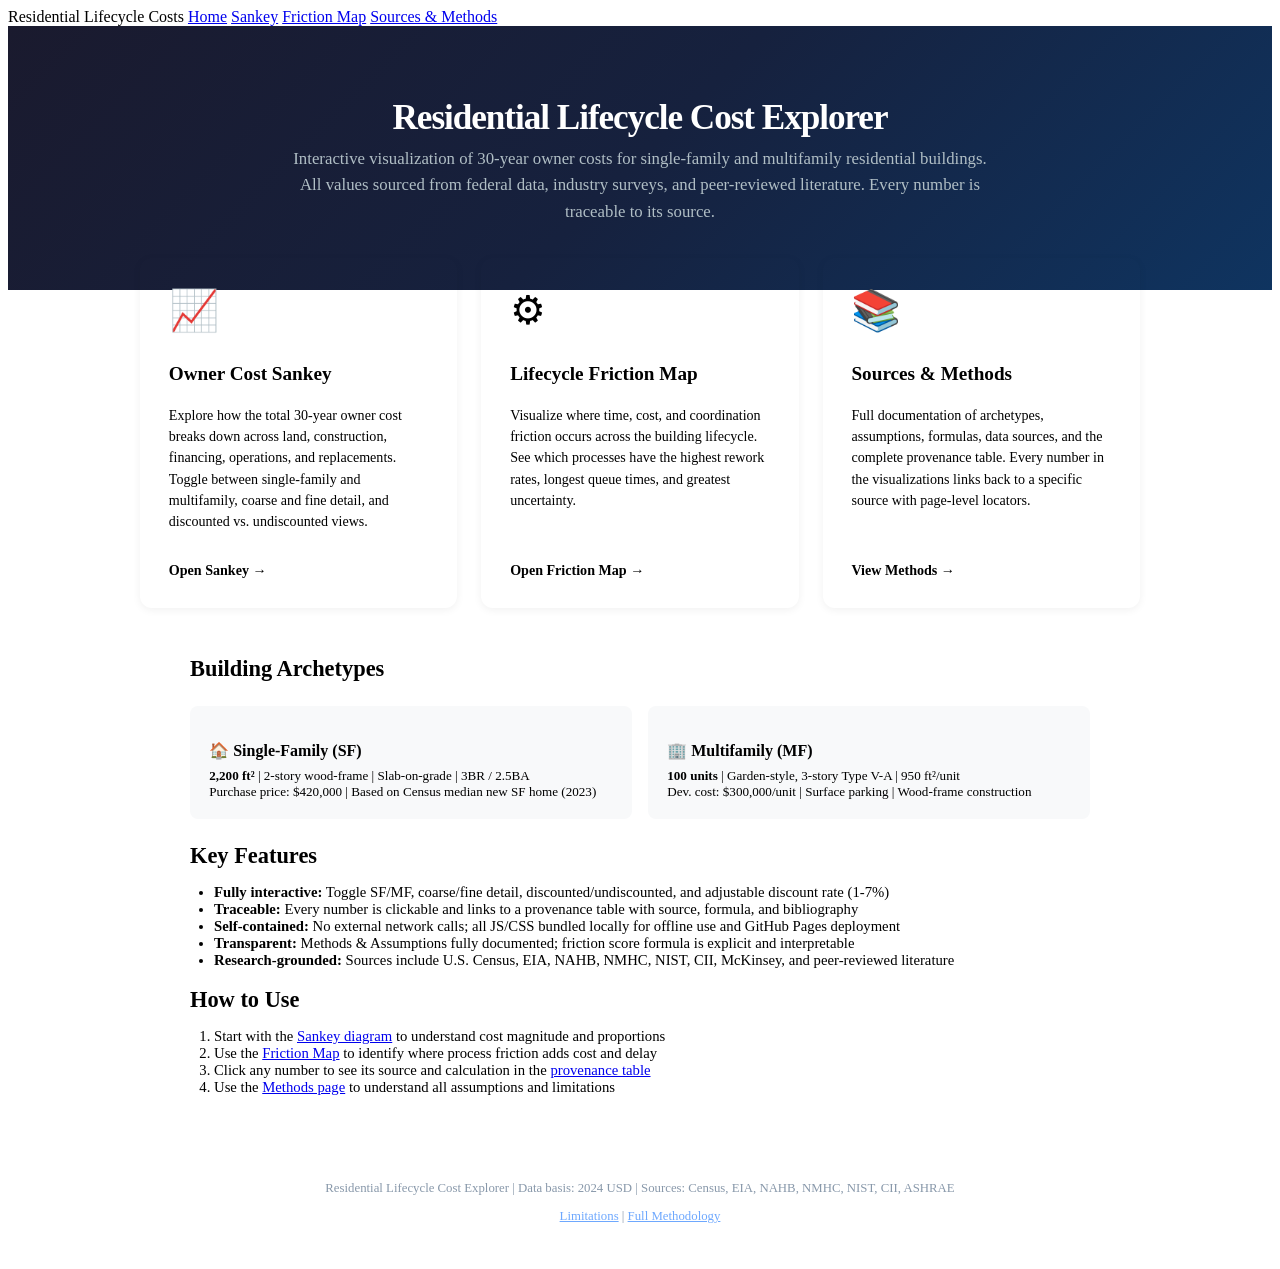
==== index.html @ 0249438c "Add files via upload" ====
<!DOCTYPE html>
<html lang="en">
<head>
<meta charset="UTF-8">
<meta name="viewport" content="width=device-width, initial-scale=1.0">
<title>Residential Lifecycle Cost Explorer</title>
<link rel="stylesheet" href="assets/styles.css">
<style>
  .hero { background: linear-gradient(135deg, #1a1a2e 0%, #16213e 50%, #0f3460 100%); color: #fff; padding: 3rem 2rem 2.5rem; text-align: center; }
  .hero h1 { font-size: 2.2rem; font-weight: 800; letter-spacing: -0.03em; margin-bottom: 0.5rem; }
  .hero p { font-size: 1.05rem; color: #b0bec5; max-width: 700px; margin: 0 auto 1.5rem; line-height: 1.6; }
  .cards { display: grid; grid-template-columns: repeat(auto-fit, minmax(280px, 1fr)); gap: 1.5rem; max-width: 1000px; margin: -2rem auto 3rem; padding: 0 1.5rem; }
  .card { background: var(--surface); border: 1px solid var(--border); border-radius: 12px; padding: 1.8rem; text-decoration: none; color: var(--text); transition: all 0.2s; box-shadow: 0 2px 8px rgba(0,0,0,0.06); display: flex; flex-direction: column; }
  .card:hover { transform: translateY(-3px); box-shadow: 0 8px 24px rgba(0,0,0,0.1); border-color: var(--primary); }
  .card-icon { font-size: 2.5rem; margin-bottom: 0.8rem; }
  .card h2 { font-size: 1.2rem; margin-bottom: 0.4rem; }
  .card p { font-size: 0.88rem; color: var(--text-muted); line-height: 1.5; flex: 1; }
  .card .card-action { margin-top: 1rem; color: var(--primary); font-weight: 600; font-size: 0.88rem; }
  .about-section { max-width: 900px; margin: 0 auto 3rem; padding: 0 1.5rem; }
  .about-section h2 { font-size: 1.4rem; margin-bottom: 0.8rem; }
  .about-section p { font-size: 0.92rem; color: var(--text-muted); margin-bottom: 0.8rem; }
  .arch-cards { display: grid; grid-template-columns: 1fr 1fr; gap: 1rem; margin: 1.5rem 0; }
  .arch-card { background: #f8f9fa; border: 1px solid var(--border); border-radius: 8px; padding: 1.2rem; }
  .arch-card h3 { font-size: 1rem; margin-bottom: 0.5rem; color: var(--primary-dark); }
  .arch-card p { font-size: 0.82rem; margin: 0; }
  footer { background: var(--nav-bg); color: #8898aa; text-align: center; padding: 1.5rem; font-size: 0.8rem; }
  footer a { color: #6ea8fe; }
</style>
</head>
<body>

<nav class="nav-bar">
  <span class="logo">Residential Lifecycle Costs</span>
  <a href="index.html" class="active">Home</a>
  <a href="sankey.html">Sankey</a>
  <a href="friction.html">Friction Map</a>
  <a href="sources.html">Sources &amp; Methods</a>
</nav>

<div class="hero">
  <h1>Residential Lifecycle Cost Explorer</h1>
  <p>Interactive visualization of 30-year owner costs for single-family and multifamily residential buildings. All values sourced from federal data, industry surveys, and peer-reviewed literature. Every number is traceable to its source.</p>
</div>

<div class="cards">
  <a href="sankey.html" class="card">
    <div class="card-icon">&#128200;</div>
    <h2>Owner Cost Sankey</h2>
    <p>Explore how the total 30-year owner cost breaks down across land, construction, financing, operations, and replacements. Toggle between single-family and multifamily, coarse and fine detail, and discounted vs. undiscounted views.</p>
    <div class="card-action">Open Sankey &rarr;</div>
  </a>
  <a href="friction.html" class="card">
    <div class="card-icon">&#9881;</div>
    <h2>Lifecycle Friction Map</h2>
    <p>Visualize where time, cost, and coordination friction occurs across the building lifecycle. See which processes have the highest rework rates, longest queue times, and greatest uncertainty.</p>
    <div class="card-action">Open Friction Map &rarr;</div>
  </a>
  <a href="sources.html" class="card">
    <div class="card-icon">&#128218;</div>
    <h2>Sources &amp; Methods</h2>
    <p>Full documentation of archetypes, assumptions, formulas, data sources, and the complete provenance table. Every number in the visualizations links back to a specific source with page-level locators.</p>
    <div class="card-action">View Methods &rarr;</div>
  </a>
</div>

<div class="about-section">
  <h2>Building Archetypes</h2>
  <div class="arch-cards">
    <div class="arch-card">
      <h3>&#127968; Single-Family (SF)</h3>
      <p><strong>2,200 ft&sup2;</strong> | 2-story wood-frame | Slab-on-grade | 3BR / 2.5BA<br>
      Purchase price: $420,000 | Based on Census median new SF home (2023)</p>
    </div>
    <div class="arch-card">
      <h3>&#127970; Multifamily (MF)</h3>
      <p><strong>100 units</strong> | Garden-style, 3-story Type V-A | 950 ft&sup2;/unit<br>
      Dev. cost: $300,000/unit | Surface parking | Wood-frame construction</p>
    </div>
  </div>

  <h2>Key Features</h2>
  <ul style="font-size:0.92rem;color:var(--text-muted);padding-left:1.5rem">
    <li><strong>Fully interactive:</strong> Toggle SF/MF, coarse/fine detail, discounted/undiscounted, and adjustable discount rate (1-7%)</li>
    <li><strong>Traceable:</strong> Every number is clickable and links to a provenance table with source, formula, and bibliography</li>
    <li><strong>Self-contained:</strong> No external network calls; all JS/CSS bundled locally for offline use and GitHub Pages deployment</li>
    <li><strong>Transparent:</strong> Methods &amp; Assumptions fully documented; friction score formula is explicit and interpretable</li>
    <li><strong>Research-grounded:</strong> Sources include U.S. Census, EIA, NAHB, NMHC, NIST, CII, McKinsey, and peer-reviewed literature</li>
  </ul>

  <h2>How to Use</h2>
  <ol style="font-size:0.92rem;color:var(--text-muted);padding-left:1.5rem">
    <li>Start with the <a href="sankey.html">Sankey diagram</a> to understand cost magnitude and proportions</li>
    <li>Use the <a href="friction.html">Friction Map</a> to identify where process friction adds cost and delay</li>
    <li>Click any number to see its source and calculation in the <a href="sources.html">provenance table</a></li>
    <li>Use the <a href="sources.html">Methods page</a> to understand all assumptions and limitations</li>
  </ol>
</div>

<footer>
  <p>Residential Lifecycle Cost Explorer | Data basis: 2024 USD | Sources: Census, EIA, NAHB, NMHC, NIST, CII, ASHRAE</p>
  <p><a href="sources.html#limitations">Limitations</a> | <a href="sources.html">Full Methodology</a></p>
</footer>

</body>
</html>
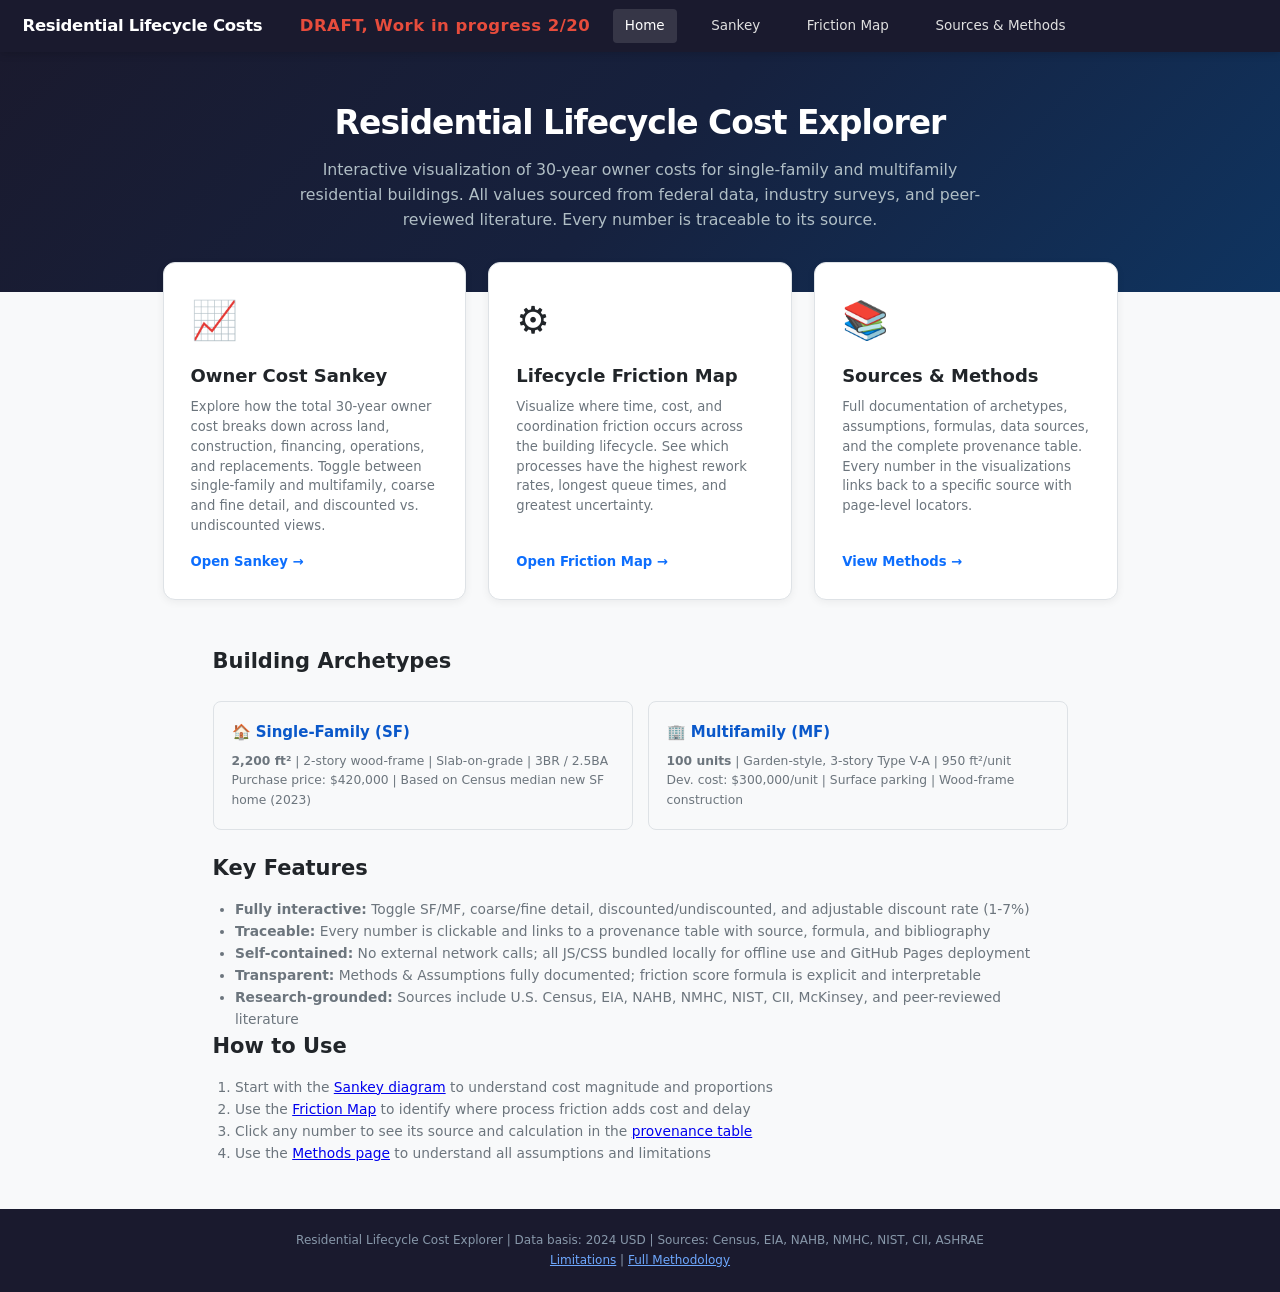
==== commit 197fdfe6: "Add files via upload" ====
--- a/index.html
+++ b/index.html
@@ -30,7 +30,7 @@
 <body>
 
 <nav class="nav-bar">
-  <span class="logo">Residential Lifecycle Costs</span>
+  <span class="logo">Residential Lifecycle Costs</span><span style="color:#e74c3c;font-size:1.1rem;font-weight:bold;margin-left:1rem;letter-spacing:0.5px">DRAFT, Work in progress 2/20</span>
   <a href="index.html" class="active">Home</a>
   <a href="sankey.html">Sankey</a>
   <a href="friction.html">Friction Map</a>
--- a/assets/styles.css
+++ b/assets/styles.css
@@ -0,0 +1,117 @@
+/* ===== Base Reset & Typography ===== */
+*, *::before, *::after { box-sizing: border-box; margin: 0; padding: 0; }
+:root {
+  --bg: #f8f9fa; --surface: #ffffff; --text: #212529; --text-muted: #6c757d;
+  --primary: #0d6efd; --primary-dark: #0a58ca; --accent: #198754;
+  --border: #dee2e6; --link: #0d6efd; --link-hover: #0a58ca;
+  --sankey-node: #2c3e50; --tooltip-bg: #1a1a2e; --tooltip-text: #f0f0f0;
+  --nav-bg: #1a1a2e; --nav-text: #e0e0e0;
+  --stage-dev: #e74c3c; --stage-design: #e67e22; --stage-permit: #f39c12;
+  --stage-procure: #27ae60; --stage-construct: #2980b9; --stage-commission: #8e44ad;
+  --stage-ops: #34495e;
+}
+html { font-size: 15px; scroll-behavior: smooth; }
+body { font-family: 'Segoe UI', system-ui, -apple-system, sans-serif; background: var(--bg); color: var(--text); line-height: 1.6; }
+
+/* ===== Navigation ===== */
+.nav-bar { background: var(--nav-bg); padding: 0.6rem 1.5rem; display: flex; align-items: center; gap: 1.5rem; position: sticky; top: 0; z-index: 1000; box-shadow: 0 2px 8px rgba(0,0,0,0.15); }
+.nav-bar .logo { color: #fff; font-weight: 700; font-size: 1.1rem; letter-spacing: -0.02em; white-space: nowrap; }
+.nav-bar a { color: var(--nav-text); text-decoration: none; padding: 0.4rem 0.8rem; border-radius: 4px; font-size: 0.9rem; transition: background 0.2s; }
+.nav-bar a:hover, .nav-bar a.active { background: rgba(255,255,255,0.12); color: #fff; }
+.nav-right { margin-left: auto; display: flex; gap: 0.5rem; }
+
+/* ===== Controls Panel ===== */
+.controls { background: var(--surface); border: 1px solid var(--border); border-radius: 8px; padding: 1rem 1.5rem; margin: 1rem 1.5rem; display: flex; flex-wrap: wrap; align-items: center; gap: 1.2rem; box-shadow: 0 1px 3px rgba(0,0,0,0.06); }
+.control-group { display: flex; align-items: center; gap: 0.5rem; }
+.control-group label { font-size: 0.82rem; font-weight: 600; color: var(--text-muted); text-transform: uppercase; letter-spacing: 0.04em; }
+.toggle-btn { display: inline-flex; border: 1px solid var(--border); border-radius: 6px; overflow: hidden; }
+.toggle-btn button { padding: 0.35rem 0.9rem; border: none; background: var(--surface); cursor: pointer; font-size: 0.85rem; transition: all 0.2s; color: var(--text-muted); }
+.toggle-btn button.active { background: var(--primary); color: #fff; font-weight: 600; }
+.toggle-btn button:hover:not(.active) { background: #e9ecef; }
+.slider-group { display: flex; align-items: center; gap: 0.5rem; }
+.slider-group input[type="range"] { width: 120px; accent-color: var(--primary); }
+.slider-group .slider-val { font-weight: 600; font-size: 0.9rem; min-width: 2.5rem; }
+
+/* ===== Main Content ===== */
+.main-content { padding: 0 1.5rem 2rem; }
+.chart-container { background: var(--surface); border: 1px solid var(--border); border-radius: 8px; padding: 1.5rem; margin-top: 1rem; box-shadow: 0 1px 3px rgba(0,0,0,0.06); overflow-x: auto; }
+.chart-title { font-size: 1.3rem; font-weight: 700; margin-bottom: 0.3rem; }
+.chart-subtitle { font-size: 0.88rem; color: var(--text-muted); margin-bottom: 1rem; }
+
+/* ===== Sankey Styles ===== */
+.sankey-node rect { stroke: #fff; stroke-width: 1; cursor: pointer; }
+.sankey-node text { font-size: 11px; fill: var(--text); pointer-events: none; }
+.sankey-link { fill: none; stroke-opacity: 0.3; transition: stroke-opacity 0.2s; cursor: pointer; }
+.sankey-link:hover { stroke-opacity: 0.6; }
+.sankey-value { font-size: 10px; fill: var(--text-muted); cursor: pointer; text-decoration: underline; }
+.sankey-value:hover { fill: var(--primary); }
+
+/* ===== Tooltip ===== */
+.tooltip { position: fixed; background: var(--tooltip-bg); color: var(--tooltip-text); padding: 0.8rem 1rem; border-radius: 8px; font-size: 0.82rem; max-width: 340px; pointer-events: none; z-index: 2000; box-shadow: 0 4px 16px rgba(0,0,0,0.25); line-height: 1.5; opacity: 0; transition: opacity 0.15s; }
+.tooltip.show { opacity: 1; pointer-events: auto; }
+.tooltip .tt-title { font-weight: 700; font-size: 0.9rem; margin-bottom: 0.3rem; border-bottom: 1px solid rgba(255,255,255,0.15); padding-bottom: 0.3rem; }
+.tooltip .tt-row { display: flex; justify-content: space-between; gap: 1rem; }
+.tooltip .tt-label { color: #adb5bd; }
+.tooltip .tt-val { font-weight: 600; text-align: right; }
+.tooltip .tt-method { margin-top: 0.4rem; font-size: 0.75rem; color: #6ea8fe; cursor: pointer; }
+
+/* ===== Friction Grid ===== */
+.friction-grid { display: grid; gap: 2px; background: var(--border); border-radius: 8px; overflow: hidden; }
+.friction-cell { background: var(--surface); padding: 0.6rem; cursor: pointer; transition: all 0.2s; position: relative; min-height: 60px; display: flex; flex-direction: column; justify-content: center; }
+.friction-cell:hover { box-shadow: inset 0 0 0 2px var(--primary); z-index: 1; }
+.friction-cell .cell-process { font-size: 0.78rem; font-weight: 600; line-height: 1.3; }
+.friction-cell .cell-cost { font-size: 0.72rem; color: var(--text-muted); margin-top: 0.2rem; }
+.friction-cell .cell-time { font-size: 0.68rem; color: var(--text-muted); }
+.friction-header { background: var(--nav-bg); color: #fff; font-weight: 700; font-size: 0.78rem; text-align: center; padding: 0.5rem 0.3rem; letter-spacing: 0.03em; }
+.stage-indicator { width: 100%; height: 3px; border-radius: 2px; margin-top: 0.3rem; }
+
+/* ===== Legend ===== */
+.legend { display: flex; flex-wrap: wrap; gap: 1rem; margin: 1rem 0; padding: 0.8rem 1rem; background: #f8f9fa; border-radius: 6px; border: 1px solid var(--border); }
+.legend-item { display: flex; align-items: center; gap: 0.4rem; font-size: 0.8rem; }
+.legend-swatch { width: 16px; height: 16px; border-radius: 3px; border: 1px solid rgba(0,0,0,0.1); }
+.legend-line { width: 24px; height: 0; border-top-style: solid; }
+
+/* ===== Sources / Methods Page ===== */
+.sources-content { max-width: 960px; margin: 0 auto; padding: 2rem 1.5rem; }
+.sources-content h1 { font-size: 1.8rem; margin-bottom: 0.5rem; }
+.sources-content h2 { font-size: 1.3rem; margin-top: 2rem; margin-bottom: 0.5rem; border-bottom: 2px solid var(--primary); padding-bottom: 0.3rem; }
+.sources-content h3 { font-size: 1.05rem; margin-top: 1.2rem; margin-bottom: 0.3rem; color: var(--primary-dark); }
+.sources-content p, .sources-content li { font-size: 0.92rem; margin-bottom: 0.5rem; }
+.sources-content ul, .sources-content ol { padding-left: 1.5rem; }
+.sources-content table { width: 100%; border-collapse: collapse; margin: 0.8rem 0 1.2rem; font-size: 0.85rem; }
+.sources-content th, .sources-content td { border: 1px solid var(--border); padding: 0.5rem 0.7rem; text-align: left; }
+.sources-content th { background: #f1f3f5; font-weight: 600; }
+.sources-content code { background: #e9ecef; padding: 0.15rem 0.4rem; border-radius: 3px; font-size: 0.85em; }
+.sources-content .formula { background: #e7f5ff; border-left: 3px solid var(--primary); padding: 0.8rem 1rem; margin: 0.8rem 0; font-family: 'Consolas', 'Monaco', monospace; font-size: 0.88rem; border-radius: 0 4px 4px 0; }
+
+/* ===== Provenance Table ===== */
+.prov-table { width: 100%; border-collapse: collapse; font-size: 0.8rem; margin: 1rem 0; }
+.prov-table th { background: var(--nav-bg); color: #fff; padding: 0.5rem; text-align: left; position: sticky; top: 48px; z-index: 10; }
+.prov-table td { padding: 0.4rem 0.5rem; border-bottom: 1px solid var(--border); vertical-align: top; }
+.prov-table tr:hover { background: #e7f5ff; }
+.prov-table tr:target, .prov-table tr.prov-highlight { background: #fff3cd; animation: highlight 2s ease; }
+@keyframes highlight { 0% { background: #ffc107; } 100% { background: #fff3cd; } }
+.prov-table .prov-id { font-weight: 700; color: var(--primary); white-space: nowrap; }
+.prov-table a { color: var(--link); }
+.confidence-high { color: var(--accent); font-weight: 600; }
+.confidence-med { color: #e67e22; font-weight: 600; }
+.confidence-low { color: #e74c3c; font-weight: 600; }
+
+/* ===== Summary Stats ===== */
+.stat-cards { display: flex; flex-wrap: wrap; gap: 1rem; margin: 1rem 0; }
+.stat-card { background: var(--surface); border: 1px solid var(--border); border-radius: 8px; padding: 1rem 1.2rem; min-width: 180px; flex: 1; }
+.stat-card .stat-label { font-size: 0.78rem; color: var(--text-muted); text-transform: uppercase; letter-spacing: 0.04em; }
+.stat-card .stat-value { font-size: 1.5rem; font-weight: 700; color: var(--text); }
+.stat-card .stat-sub { font-size: 0.78rem; color: var(--text-muted); }
+
+/* ===== Responsive ===== */
+@media (max-width: 768px) {
+  .controls { flex-direction: column; align-items: flex-start; }
+  .nav-bar { flex-wrap: wrap; }
+  .stat-cards { flex-direction: column; }
+  .chart-container { padding: 0.8rem; }
+}
+
+/* ===== Accessibility ===== */
+.sr-only { position: absolute; width: 1px; height: 1px; padding: 0; margin: -1px; overflow: hidden; clip: rect(0,0,0,0); border: 0; }
+:focus-visible { outline: 2px solid var(--primary); outline-offset: 2px; }
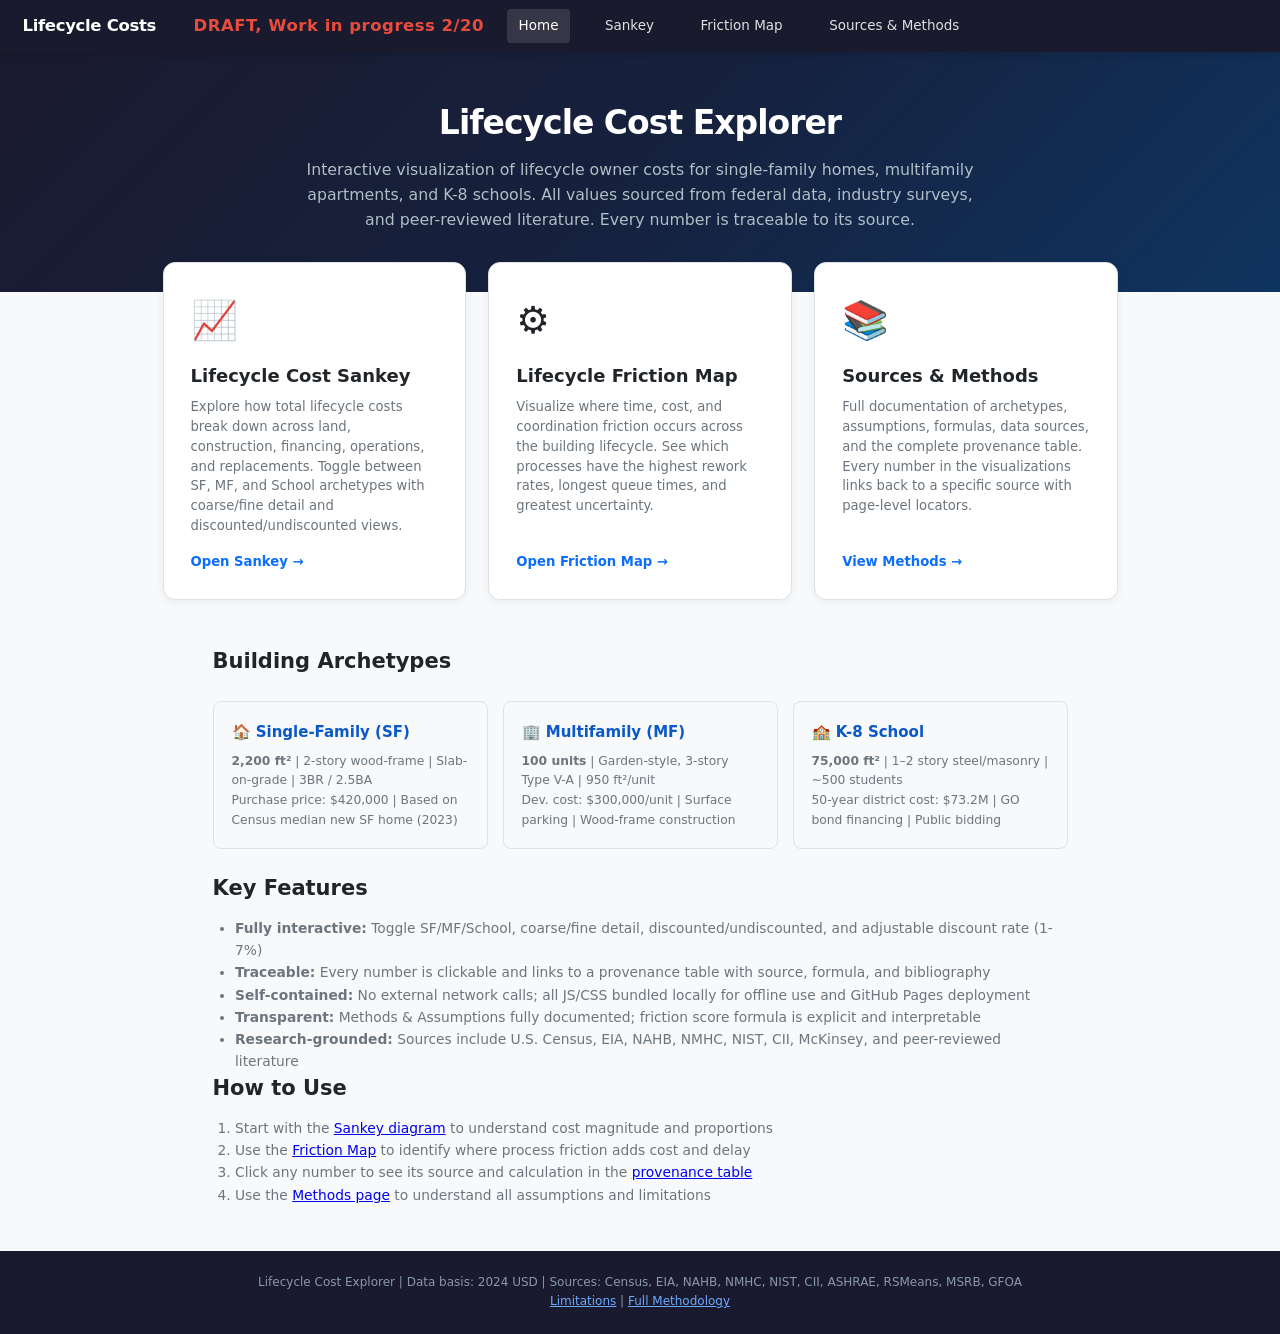
==== commit cd2ab9d1: "Add files via upload" ====
--- a/index.html
+++ b/index.html
@@ -3,7 +3,7 @@
 <head>
 <meta charset="UTF-8">
 <meta name="viewport" content="width=device-width, initial-scale=1.0">
-<title>Residential Lifecycle Cost Explorer</title>
+<title>Lifecycle Cost Explorer</title>
 <link rel="stylesheet" href="assets/styles.css">
 <style>
   .hero { background: linear-gradient(135deg, #1a1a2e 0%, #16213e 50%, #0f3460 100%); color: #fff; padding: 3rem 2rem 2.5rem; text-align: center; }
@@ -19,7 +19,8 @@
   .about-section { max-width: 900px; margin: 0 auto 3rem; padding: 0 1.5rem; }
   .about-section h2 { font-size: 1.4rem; margin-bottom: 0.8rem; }
   .about-section p { font-size: 0.92rem; color: var(--text-muted); margin-bottom: 0.8rem; }
-  .arch-cards { display: grid; grid-template-columns: 1fr 1fr; gap: 1rem; margin: 1.5rem 0; }
+  .arch-cards { display: grid; grid-template-columns: repeat(3, 1fr); gap: 1rem; margin: 1.5rem 0; }
+  @media (max-width: 768px) { .arch-cards { grid-template-columns: 1fr; } }
   .arch-card { background: #f8f9fa; border: 1px solid var(--border); border-radius: 8px; padding: 1.2rem; }
   .arch-card h3 { font-size: 1rem; margin-bottom: 0.5rem; color: var(--primary-dark); }
   .arch-card p { font-size: 0.82rem; margin: 0; }
@@ -30,7 +31,7 @@
 <body>
 
 <nav class="nav-bar">
-  <span class="logo">Residential Lifecycle Costs</span><span style="color:#e74c3c;font-size:1.1rem;font-weight:bold;margin-left:1rem;letter-spacing:0.5px">DRAFT, Work in progress 2/20</span>
+  <span class="logo">Lifecycle Costs</span><span style="color:#e74c3c;font-size:1.1rem;font-weight:bold;margin-left:1rem;letter-spacing:0.5px">DRAFT, Work in progress 2/20</span>
   <a href="index.html" class="active">Home</a>
   <a href="sankey.html">Sankey</a>
   <a href="friction.html">Friction Map</a>
@@ -38,15 +39,15 @@
 </nav>
 
 <div class="hero">
-  <h1>Residential Lifecycle Cost Explorer</h1>
-  <p>Interactive visualization of 30-year owner costs for single-family and multifamily residential buildings. All values sourced from federal data, industry surveys, and peer-reviewed literature. Every number is traceable to its source.</p>
+  <h1>Lifecycle Cost Explorer</h1>
+  <p>Interactive visualization of lifecycle owner costs for single-family homes, multifamily apartments, and K-8 schools. All values sourced from federal data, industry surveys, and peer-reviewed literature. Every number is traceable to its source.</p>
 </div>
 
 <div class="cards">
   <a href="sankey.html" class="card">
     <div class="card-icon">&#128200;</div>
-    <h2>Owner Cost Sankey</h2>
-    <p>Explore how the total 30-year owner cost breaks down across land, construction, financing, operations, and replacements. Toggle between single-family and multifamily, coarse and fine detail, and discounted vs. undiscounted views.</p>
+    <h2>Lifecycle Cost Sankey</h2>
+    <p>Explore how total lifecycle costs break down across land, construction, financing, operations, and replacements. Toggle between SF, MF, and School archetypes with coarse/fine detail and discounted/undiscounted views.</p>
     <div class="card-action">Open Sankey &rarr;</div>
   </a>
   <a href="friction.html" class="card">
@@ -76,11 +77,16 @@
       <p><strong>100 units</strong> | Garden-style, 3-story Type V-A | 950 ft&sup2;/unit<br>
       Dev. cost: $300,000/unit | Surface parking | Wood-frame construction</p>
     </div>
+    <div class="arch-card">
+      <h3>&#127979; K-8 School</h3>
+      <p><strong>75,000 ft&sup2;</strong> | 1&ndash;2 story steel/masonry | ~500 students<br>
+      50-year district cost: $73.2M | GO bond financing | Public bidding</p>
+    </div>
   </div>
 
   <h2>Key Features</h2>
   <ul style="font-size:0.92rem;color:var(--text-muted);padding-left:1.5rem">
-    <li><strong>Fully interactive:</strong> Toggle SF/MF, coarse/fine detail, discounted/undiscounted, and adjustable discount rate (1-7%)</li>
+    <li><strong>Fully interactive:</strong> Toggle SF/MF/School, coarse/fine detail, discounted/undiscounted, and adjustable discount rate (1-7%)</li>
     <li><strong>Traceable:</strong> Every number is clickable and links to a provenance table with source, formula, and bibliography</li>
     <li><strong>Self-contained:</strong> No external network calls; all JS/CSS bundled locally for offline use and GitHub Pages deployment</li>
     <li><strong>Transparent:</strong> Methods &amp; Assumptions fully documented; friction score formula is explicit and interpretable</li>
@@ -97,7 +103,7 @@
 </div>
 
 <footer>
-  <p>Residential Lifecycle Cost Explorer | Data basis: 2024 USD | Sources: Census, EIA, NAHB, NMHC, NIST, CII, ASHRAE</p>
+  <p>Lifecycle Cost Explorer | Data basis: 2024 USD | Sources: Census, EIA, NAHB, NMHC, NIST, CII, ASHRAE, RSMeans, MSRB, GFOA</p>
   <p><a href="sources.html#limitations">Limitations</a> | <a href="sources.html">Full Methodology</a></p>
 </footer>
 
